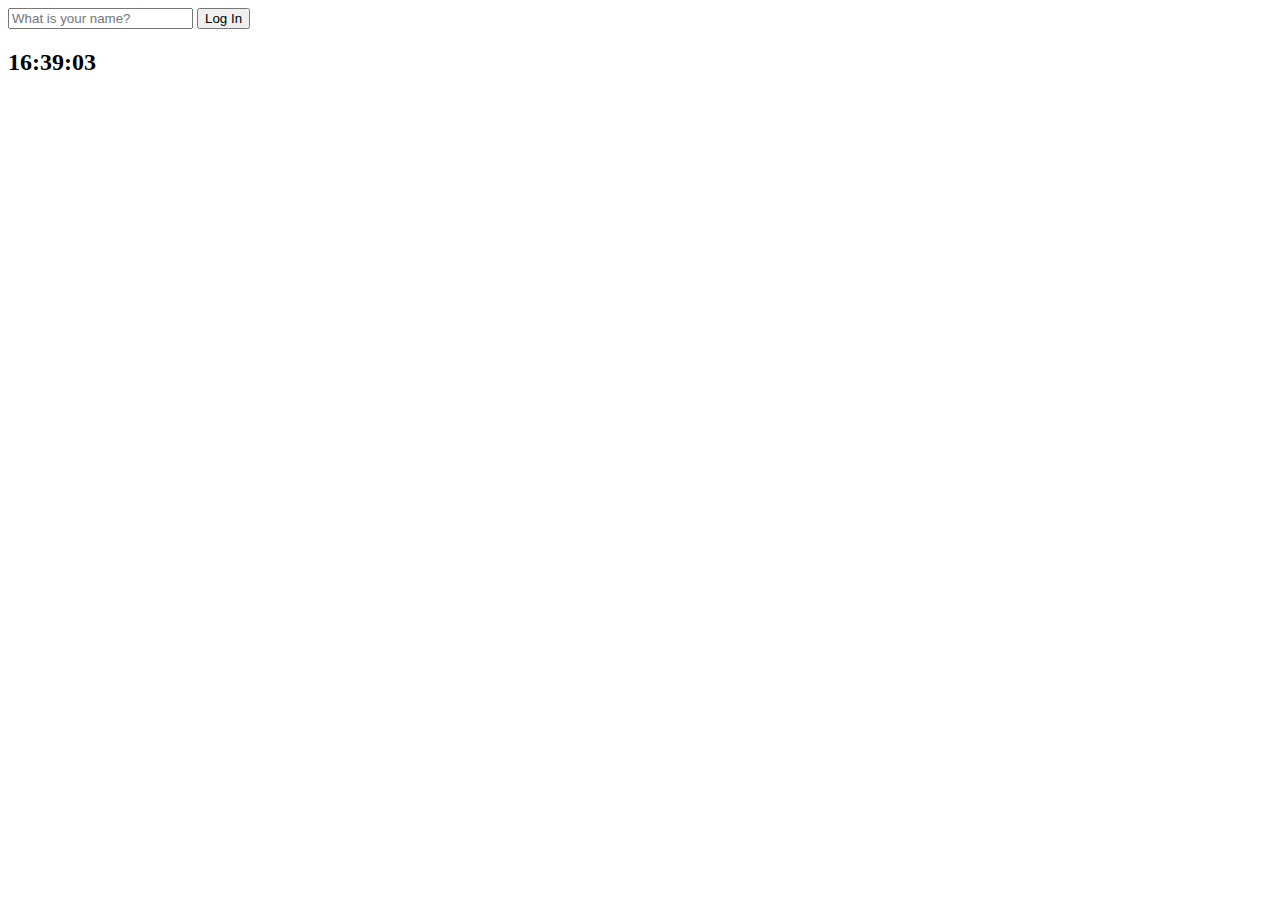
==== index.html @ bdc12136 "clock o" ====
<!DOCTYPE html>
<html lang="en">
<head>
  <meta charset="UTF-8">
  <meta http-equiv="X-UA-Compatible" content="IE=edge">
  <meta name="viewport" content="width=device-width, initial-scale=1.0">
  <title>momentum</title>
  <link rel="stylesheet" href="CSS/style.css">
</head>
<body>
  <form id="login-form" class="hidden">
    <input type="text" required maxlength="15" placeholder="What is your name?"/>
    <button>Log In</button>
  </form>
  <h2 id="clock">00:00</h2>
  <h1 class="hidden" id="greeting"></h1>

  <script src="JS/clock.js"></script>
  <script src="JS/greeting.js"></script>
</body>
</html>
---- CSS/style.css ----
.hidden {
  display: none;
}
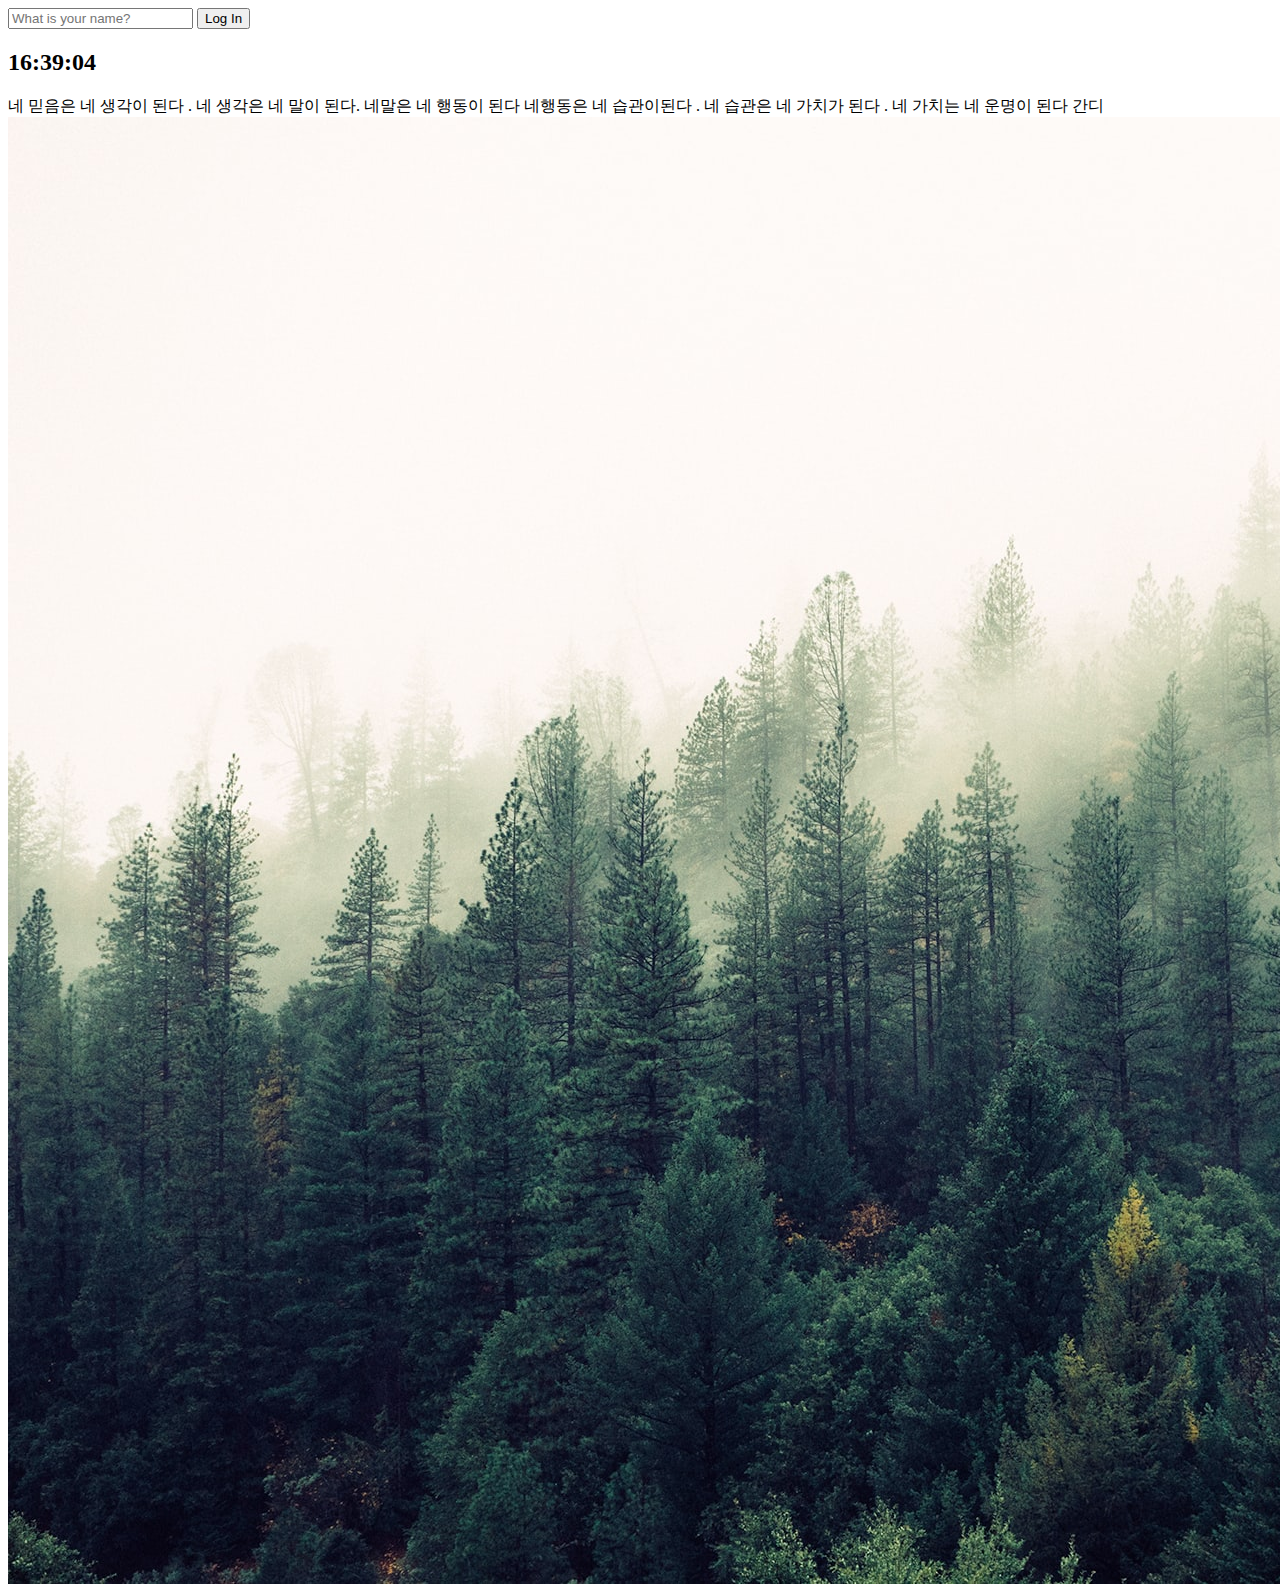
==== commit 90ef5b40: "quote and backgroundIMG" ====
--- a/index.html
+++ b/index.html
@@ -14,7 +14,13 @@
   </form>
   <h2 id="clock">00:00</h2>
   <h1 class="hidden" id="greeting"></h1>
+  <div id="quote">
+    <span></span>
+    <span></span>
+  </div>
 
+  <script src="JS/background.js"></script>
+  <script src="JS/quotes.js"></script>
   <script src="JS/clock.js"></script>
   <script src="JS/greeting.js"></script>
 </body>
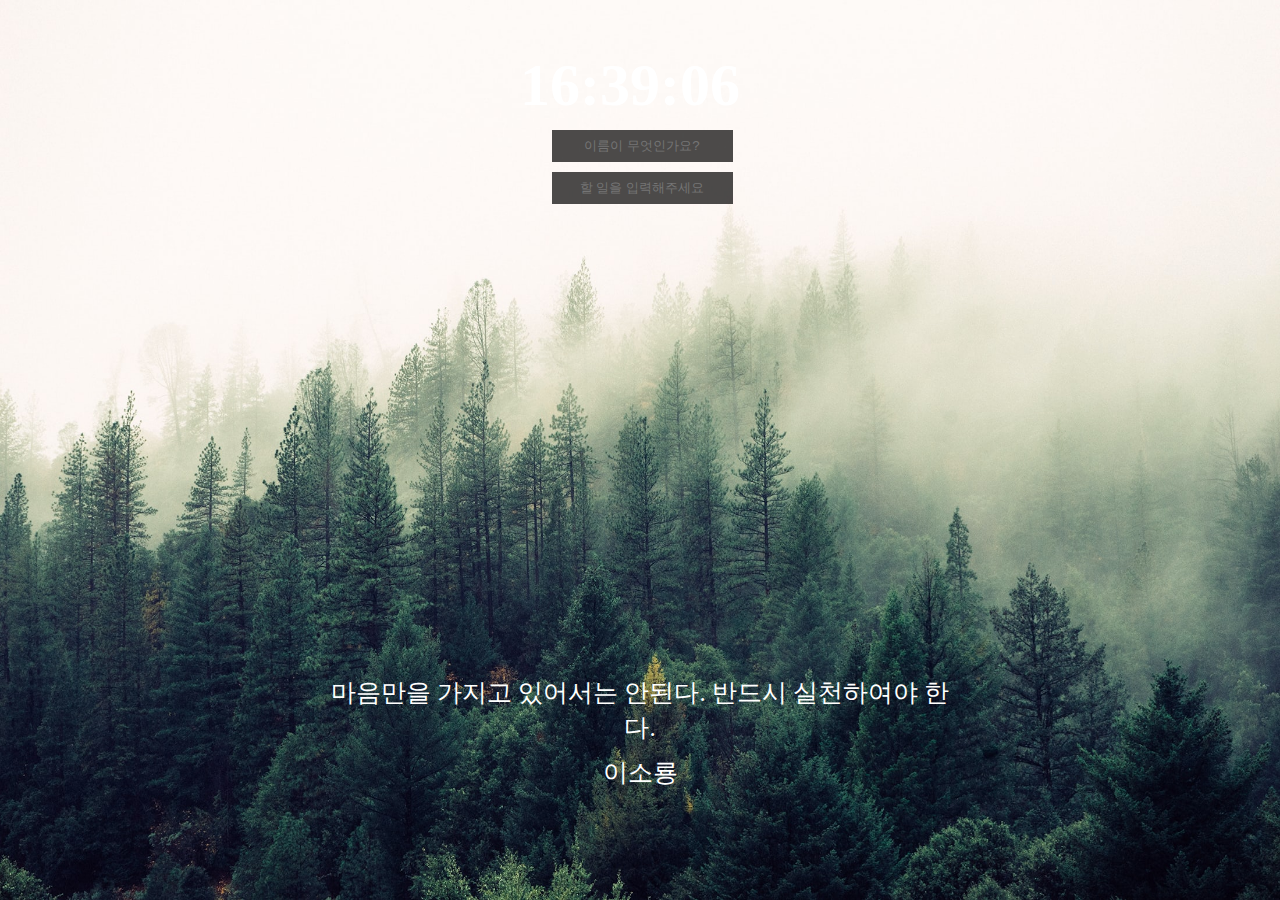
==== commit 0ae030be: "done" ====
--- a/index.html
+++ b/index.html
@@ -8,17 +8,28 @@
   <link rel="stylesheet" href="CSS/style.css">
 </head>
 <body>
+
+  <h2 id="clock">00:00</h2>
   <form id="login-form" class="hidden">
-    <input type="text" required maxlength="15" placeholder="What is your name?"/>
+    <input type="text" required maxlength="15" placeholder="이름이 무엇인가요?"/>
     <button>Log In</button>
   </form>
-  <h2 id="clock">00:00</h2>
   <h1 class="hidden" id="greeting"></h1>
+  <form action="" id="todo-form">
+    <input type="text" placeholder="할 일을 입력해주세요" required>
+  </form>
+  <ul id="todo-list"></ul>
   <div id="quote">
     <span></span>
     <span></span>
   </div>
+  <div id="weather">
+    <span></span>
+    <span></span>
+  </div>
 
+  <script src="JS/weather.js"></script>
+  <script src="JS/todo.js"></script>
   <script src="JS/background.js"></script>
   <script src="JS/quotes.js"></script>
   <script src="JS/clock.js"></script>
--- a/CSS/style.css
+++ b/CSS/style.css
@@ -1,3 +1,83 @@
 .hidden {
   display: none;
 }
+* {
+  color: #fff;
+}
+#clock {
+  width: 240px;
+  font-size: 60px;
+  margin: 0 auto;
+  margin-top: 4%;
+}
+img {
+  z-index: -1;
+  position: absolute;
+  top: 0;
+  left: 0;
+  width: 100%;
+  height: 100%;
+}
+h1 {
+  text-align: center;
+}
+form {
+  margin: auto;
+  margin-top: 10px;
+  width: 177px;
+}
+form input {
+  height: 30px;
+  text-align: center;
+  border: none;
+  background-color: rgb(0, 0, 0, 0.7);
+}
+form button {
+  display: none;
+}
+
+#quote {
+  width: fit-content;
+
+  position: absolute;
+  top: 75%;
+  left: 50%;
+  transform: translateX(-50%);
+  font-size: 25px;
+}
+#quote span {
+  text-align: center;
+  display: block;
+  line-height: 35px;
+}
+#quote span:last-child {
+  margin-top: 10px;
+}
+#weather {
+  position: absolute;
+  right: 3%;
+  top: 30px;
+}
+#todo-list {
+  margin: auto;
+  display: flex;
+  flex-direction: column;
+
+  flex-wrap: wrap;
+
+  line-height: 25px;
+  height: 160px;
+  width: 500px;
+  padding-top: 20px;
+}
+#todo-list li {
+}
+#todo-list button {
+  flex-direction: column;
+  align-items: center;
+  justify-content: center;
+  width: 20px;
+  height: 20px;
+  border: none;
+  border-radius: 50%;
+}
